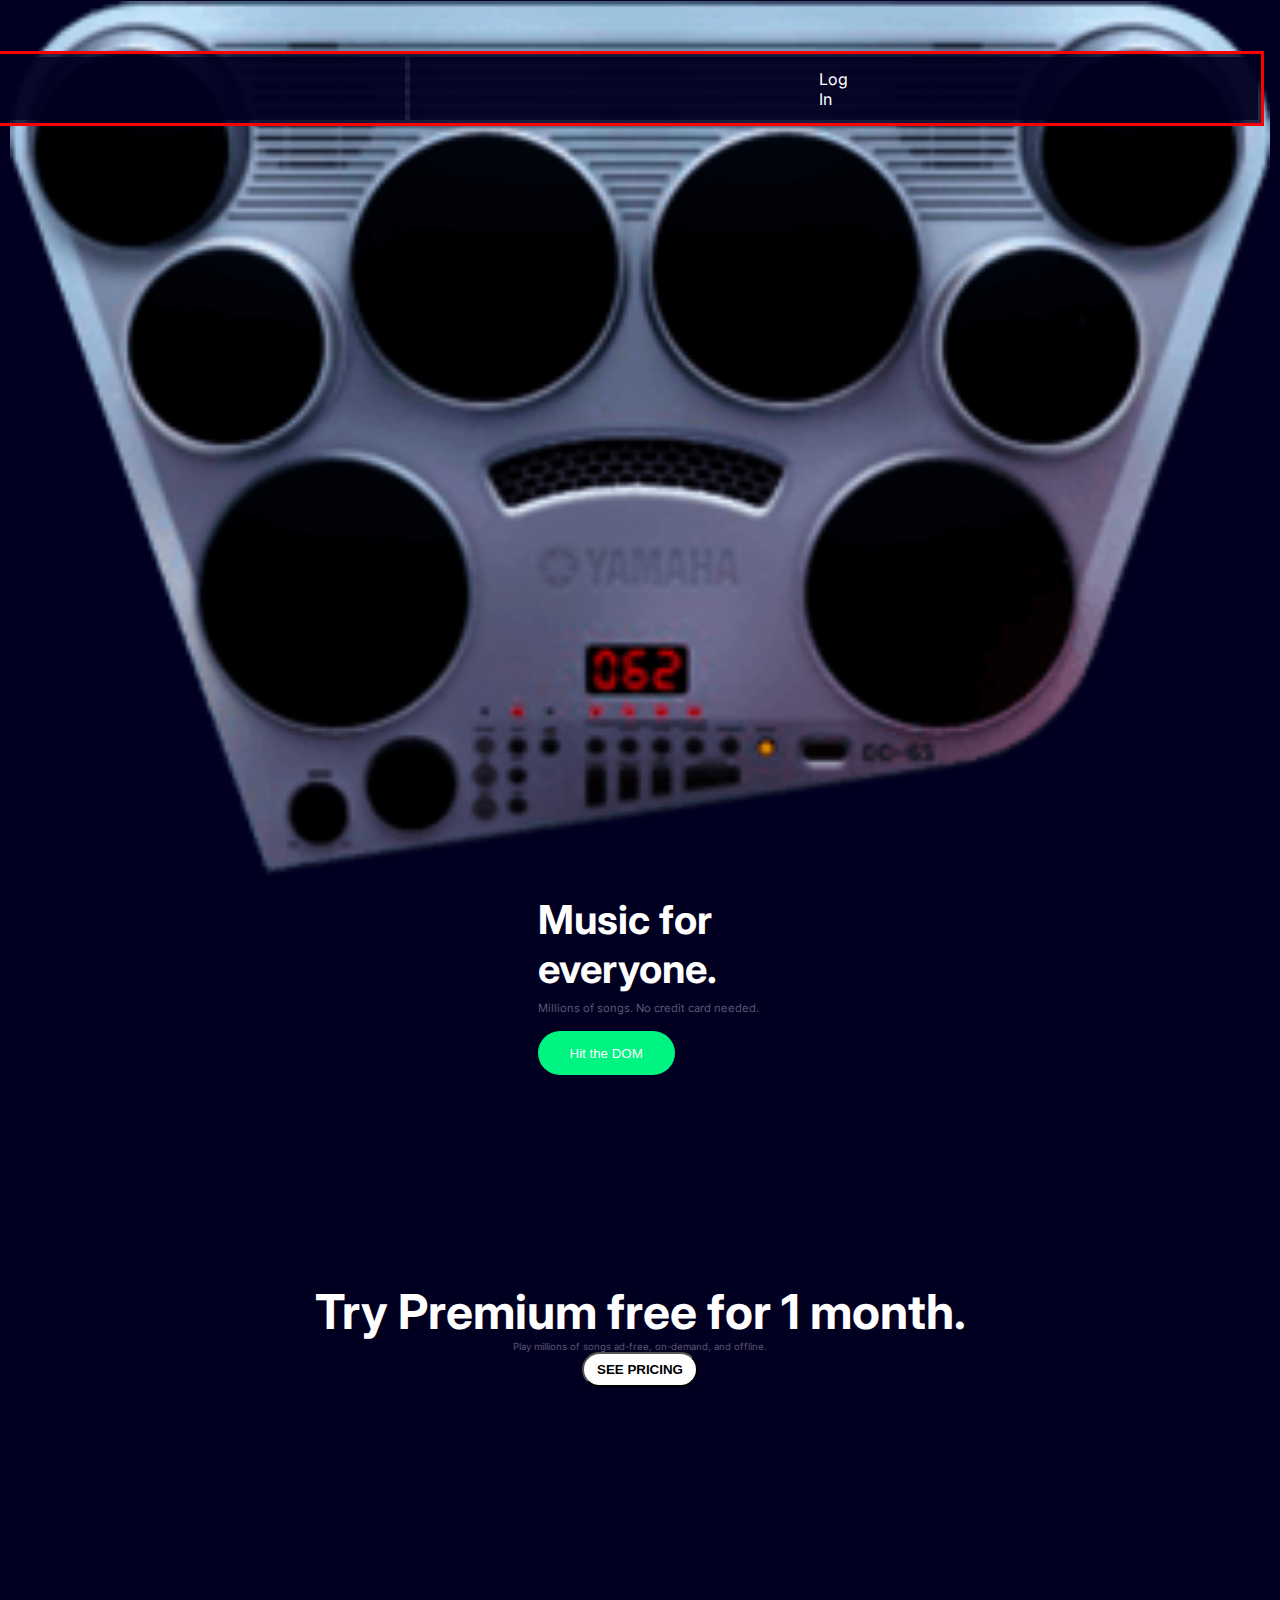
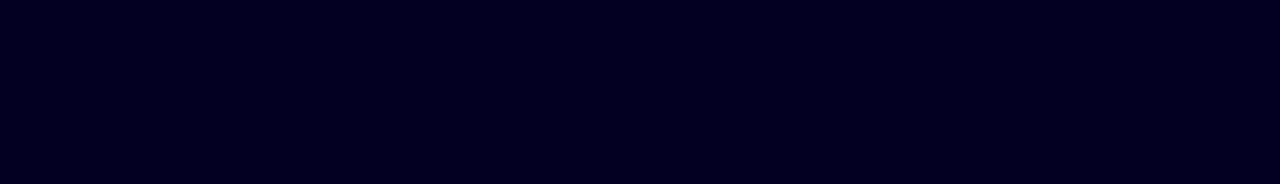
==== index.html @ 43db108b "Merge branch 'main' into desktop-unidades" ====
<!DOCTYPE html>
<html lang="en">
<head>
    <meta charset="UTF-8">
    <meta http-equiv="X-UA-Compatible" content="IE=edge">
    <meta name="viewport" content="width=device-width, initial-scale=1.0">
    <link href="https://cdn.jsdelivr.net/npm/bootstrap@5.2.2/dist/css/bootstrap.min.css" rel="stylesheet" integrity="sha384-Zenh87qX5JnK2Jl0vWa8Ck2rdkQ2Bzep5IDxbcnCeuOxjzrPF/et3URy9Bv1WTRi" crossorigin="anonymous">
    <link rel="stylesheet" href="style.css">
    <link href='https://css.gg/menu-right-alt.css' rel='stylesheet'>
    

    <title>Hit the DOMBOOM</title>
</head>
<body>
    <header>
        <nav class="nav">
            <div class="hamburger-menu"><a href="javascript:void(0);" onclick="myHMenu()"><i class="gg-menu-right-alt"></i></a></div>
            <ul class="list"  id="myHamburgerMenu">
                <li class="premiun list-item">Premiun</li>
                <li class="help list-item">Help</li>
                <li class="download list-item">Download</li>
                <li class="sign list-item">Sign Up</li>
                <li class="log list-item">Log In</li>
            </ul>
        </nav>
        <figure class="img-title">
            <img class="logo" src="./assets/images/logo.png" alt="Logo Hit the Domboom">
        </figure>
    </header>
    
    <main>
        <section class="sound-box">
            <picture class="main-picture">
                <source  media=“(min-width:992px)” srcset=“./assets/images/drumkit-desktop.png” />
                <img class="domboom-img" src="./assets/images/drumkit-mobile.png" alt="Electronic Drum" usemap="#soundmap">
            </picture>
            <div class="bombo drums-instrument" onclick="hitTheDom('bombo')"></div>
            <div class="crash drums-instrument" onclick="hitTheDom('crash')"></div>
            <div class="hit-hat drums-instrument" onclick="hitTheDom('hit-hat')"></div>
            <div class="redoblante drums-instrument" onclick="hitTheDom('redoblante')"></div>
            <div class="tom1 tom-instrument" onclick="hitTheDom('tom1')"></div>
            <div class="tom2 tom-instrument" onclick="hitTheDom('tom2')"></div>
            <div class="tom3 tom-instrument" onclick="hitTheDom('tom3')"></div>
            <div class="tom4 tom-instrument" onclick="hitTheDom('tom4')"></div>
            <audio class="audio-sound" id="crashSound" src="./assets/sound/crash.wav"></audio>
            <audio class="audio-sound" id="bomboSound" src="./assets/sound/bombo (1).wav"></audio>
            <audio class="audio-sound" id="hitHatSound" src="./assets/sound/hit-hat.wav"></audio>
            <audio class="audio-sound" id="redoblanteSound" src="./assets/sound/redoblante.wav"></audio>
            <audio class="audio-sound" id="tom1Sound" src="./assets/sound/tom1.wav"></audio>
            <audio class="audio-sound" id="tom2Sound" src="./assets/sound/tom2.wav"></audio>
            <audio class="audio-sound" id="tom3Sound" src="./assets/sound/tom3.wav"></audio>
            <audio class="audio-sound" id="tom4Sound" src="./assets/sound/tom4.wav"></audio>
        </section>

        <section class="second-box">
            <h1>Music for<br> everyone.</h1>
            <p class="main-paragraph">Millions of songs. No credit card needed.</p>
            <button type="button" class="btn btn-primary btn-sm btn1">Hit the DOM</button>
            
        </section>
      
    </main>

    <footer>    
        <picture class="footer-picture">
            <img class="footer-img" src="./assets/images/Circle Hit.png" alt="a circle with the word hit in the middle">
        </picture>
        <h2>Try Premium free for 1 month.</h2>
        <p class="p-paragraph">Play millions of songs ad-free, on-demand, and offline.</p>
        <button type="button" class="btn-primary btn-sm btn2">SEE PRICING</button>

    </footer>
    
    <script src="./index.js"></script>
    <script src="https://cdn.jsdelivr.net/npm/bootstrap@5.2.2/dist/js/bootstrap.bundle.min.js" integrity="sha384-OERcA2EqjJCMA+/3y+gxIOqMEjwtxJY7qPCqsdltbNJuaOe923+mo//f6V8Qbsw3" crossorigin="anonymous"></script>



</body>
</html>
---- style.css ----
@import url('https://fonts.googleapis.com/css2?family=Inter:wght@500;600;700&display=swap');


:root{
    --color-blue:#020021;
    --color-green:#00f482;
    --color-gray:#5b5573;
    --color-white:#ffffff;
    --color-none:rgba(255, 255, 255,0);
    --color-shadow: rgba(2, 0, 33, 0.8 );
    --color-black: black;
    --letter: 'Inter', sans-serif
}

*{
    margin: 0;
    padding: 0;
    box-sizing: border-box;
}

body {
    font-family:var(--letter) ;
    font-size: 16px;
    width: 100%;
    background-color:var(--color-blue);
}


header{
    display: flex;
    flex-direction: column;
    padding: 1rem;
}

.hamburger-menu{
    background-color:var(--color-green);
    border-radius: 1.5rem;
    padding: 0.5rem 2rem;
    
}

.img-title {
    text-align: center;
    margin: 0.8rem 0;  
}

.logo{
    width: 55%;
    height: 15%;
}

.nav{
    display: flex;
    align-self: flex-end;
    position: relative;
}

.list{
    display: none;
    flex-direction: column;
    background-color: var(--color-shadow);
    color: var(--color-white);
    list-style: none;
    gap: 0.3rem;
    position: absolute;
    z-index: 1;
    top: 2.2rem;
    right:0;
} 

.list-item{
    background-color: var(--color-shadow);
    padding: 0.7rem 32vw;   
}

a{
    text-decoration: none;
    color: var(--color-white);
    background-color: var(--color-green);
 
}

 i{
    position: absolute;
    background-color: var(--color-green);
    align-self: flex-end;
    left: 0.93rem;
    color: var(--color-white);
 }

main{
display: flex;
flex-direction: column;
align-content: flex-end;
justify-content: center;
align-items: center;
 height: 70vh;
}

h1 {
    color: var(--color-white);
    inline-size: 12.5rem;
    overflow-wrap: break-word
}

.main-paragraph{
    color: var(--color-gray);
    margin-bottom: 0;
    font-size: 0.7rem;
    padding: 0.5rem 0 1rem 0; 
}


.btn1{
    color: var(--color-white);
    background-color: var(--color-green);
    border-radius: 1.81rem;
    padding: 0.9rem 2rem;
    border: 0;
}

 .gg-menu-right-alt {
    box-sizing: border-box;
    position: relative;
    display: block;
    width: 16px;
    height: 14px;
    transform: scale(var(--ggs,1))
   }
   
   .gg-menu-right-alt::after,
   .gg-menu-right-alt::before {
    content: "";
    position: absolute;
    box-sizing: border-box;
    display: block;
    height: 2px;
    border-radius: 4px;
    background: currentColor
   }
   
   .gg-menu-right-alt::before {
    width: 16px;
    box-shadow: 0 12px 0
   }
   
   .gg-menu-right-alt::after {
    width: 10px;
    right: 0;
    top: 6px
   } 

.audio-sound{
    display: none;
    height: 0;
}

.sound-box{
    position: relative;
    width: 100%;
    
}

.main-picture{
    width: 100%;
    height: 0;
}

.domboom-img{
    width: 100%;
    height: 100%;
    padding: 0.1rem 0.6rem 1.25rem;
}

.drums-instrument{
    width: 25%;
    height: 30%;
    border-radius: 50%;
    background-color:var(--color-none);

}

.tom-instrument{
    width: 15%;
    height: 20%;
    border-radius: 50%;
    background-color: var(--color-none);

}


.bombo{
    position: absolute;
    right: 60%;
    bottom: 20%;
}

.crash{
    position: absolute;
    right: 14%;
    bottom: 20%;
}

.redoblante{
    position: absolute;
    right: 50%;
    bottom: 52.5%;
}

.hit-hat{
    position: absolute;
    right: 25%;
    bottom: 52.5%;
}

.tom1{
    position: absolute;
    right: 12.5%;
    bottom: 50%;
}

.tom2{
    position: absolute;
    right: 74%;
    bottom: 50%;
}

.tom3{
    position: absolute;
    right: 6%;
    bottom: 69%;
}

.tom4{
    position: absolute;
    right: 79%;
    bottom: 69%;
}

.cursor-shape:hover{
    cursor: grab;
}

.second-box{
    display: flex;
    flex-direction: column;
    justify-content: center;
    align-items: flex-start;
    padding: 0 1rem 0 2rem;
}

h1{
    color: var(--color-white);
    margin-bottom: 0;
    font-size: 2.5rem;
    font-weight: bolder;

}
   
footer{
    display: flex;
    flex-direction: column;
    align-items: center;
    justify-content: center;
    text-align: center;
    min-height: 100vh;
    margin-top: 2rem;
}

.footer-picture{
    margin-bottom: 4rem;
}

h2{
    color: var(--color-white);
    font-size: 1.2rem;
}

.p-paragraph{
    color: var(--color-gray);
    text-align: center;
    margin-left: 0;
    font-size: 0.6rem;
}

.btn2{
  background-color: var(--color-white);
  border-radius: 1.81rem;
  color: var(--color-black);
  font-weight: bold;
  padding: 0.5rem 0.8rem;
}


@media screen and (min-width: 600px) {

    .img-title {
        margin-top: 2rem;
       margin-left: 15rem;
        float: left;
    }
    .hamburger-menu {
        display: none;
    }
    .list {
        display: flex;
       flex-direction: row;
       padding: 0.2rem;
       margin-left: 28rem;
       gap: 0.3rem;
       border: 0.2rem solid red;
    }
    
    .list li:hover {
        color: var(--color-green);
    }
    .sign::after {
        content: "";
        background-color: var(--color-green);
        margin-left: 0.25rem;
        position: absolute;
        height: 50%;
        width: 0.125px;
    }
    
    .footer-picture{
        padding-bottom: 20%;
        display: none;
       
    }
    
    footer{
        padding: 2em;
    }

    h2{
        font-size: 3rem;
    }
    
}
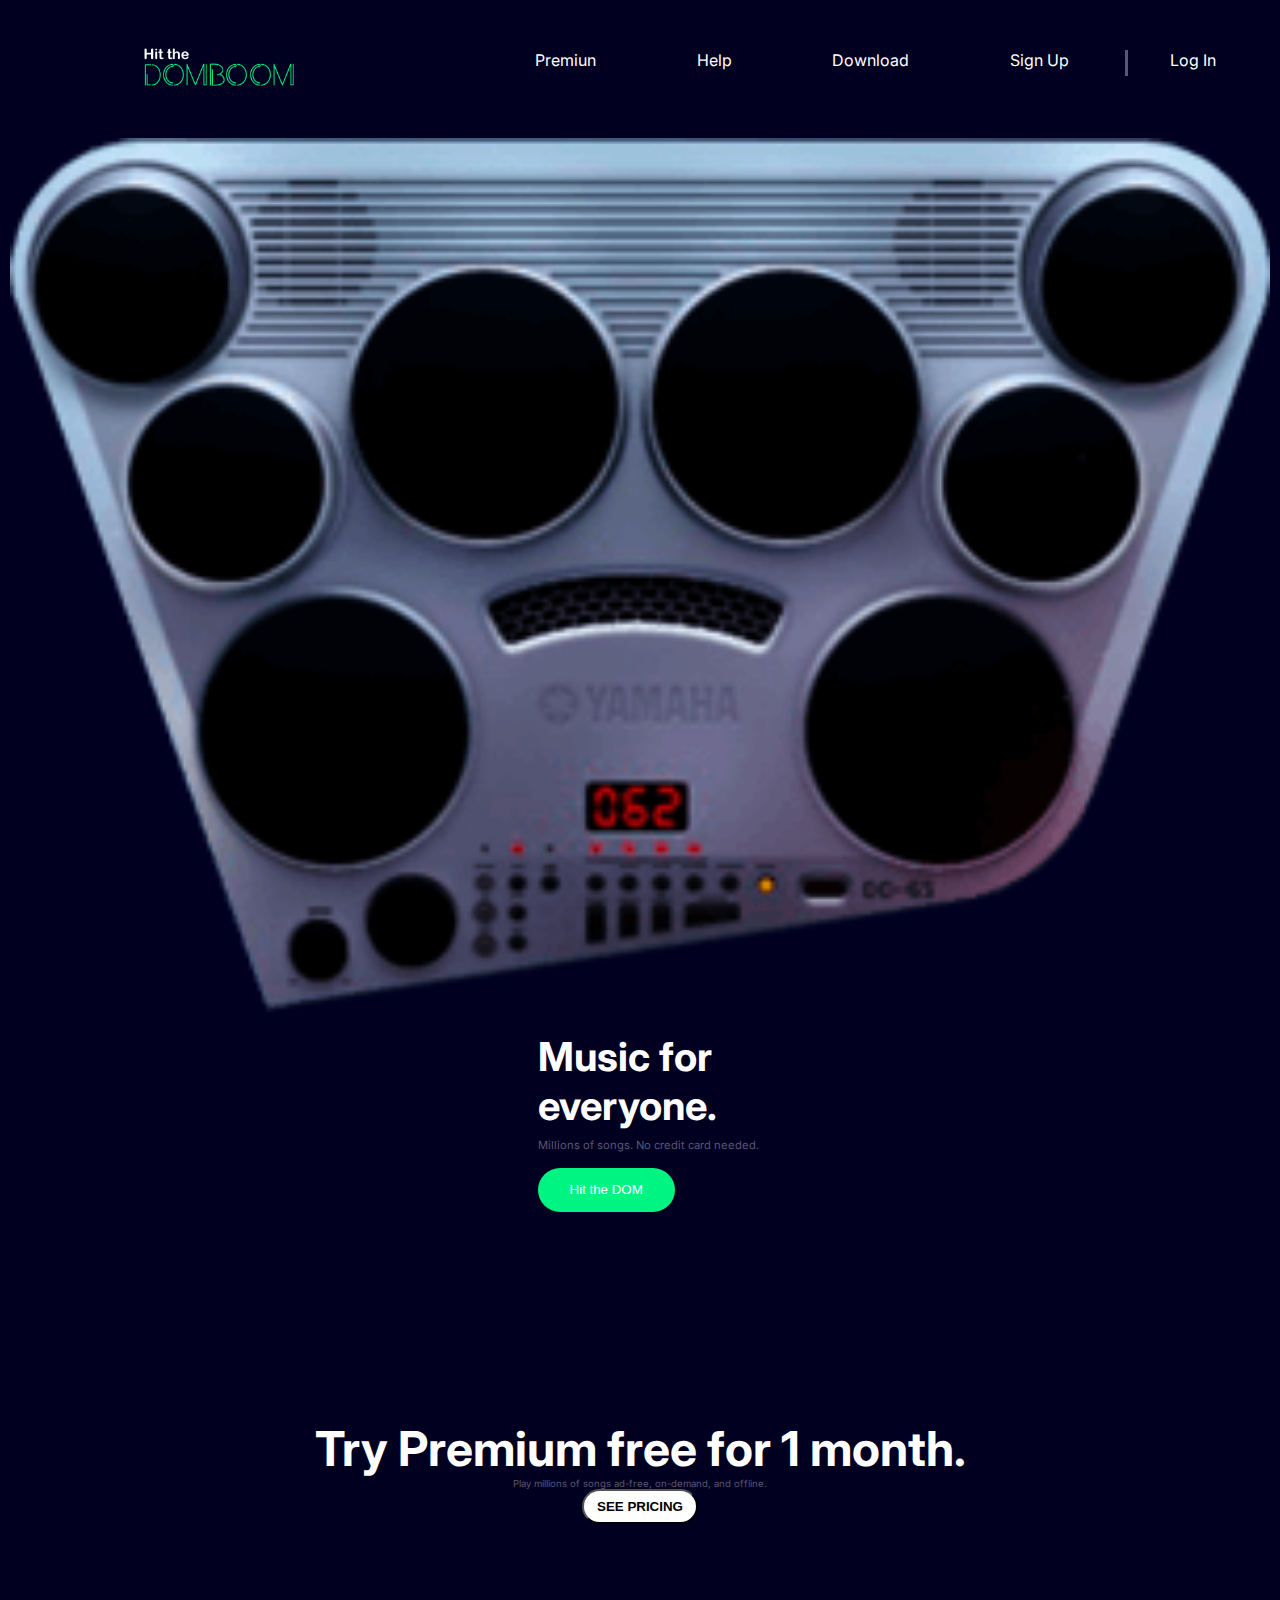
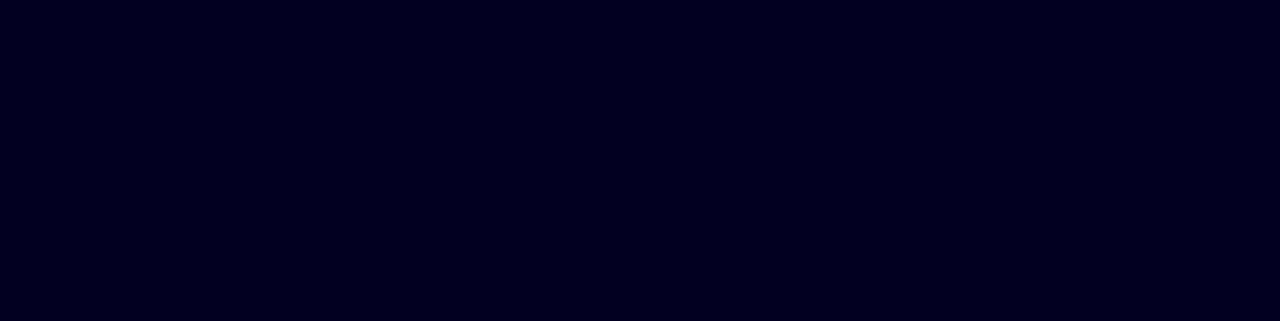
==== commit cb7501d9: "Merge branch 'desktop-unidades' into developer" ====
--- a/index.html
+++ b/index.html
@@ -68,7 +68,7 @@
         <h2>Try Premium free for 1 month.</h2>
         <p class="p-paragraph">Play millions of songs ad-free, on-demand, and offline.</p>
         <button type="button" class="btn-primary btn-sm btn2">SEE PRICING</button>
-
+        
     </footer>
     
     <script src="./index.js"></script>
--- a/style.css
+++ b/style.css
@@ -294,10 +294,21 @@
 
 @media screen and (min-width: 600px) {
 
+    header {
+        display: flex;
+        flex-direction: row-reverse;
+        justify-content: space-between;
+    }
+
     .img-title {
         margin-top: 2rem;
-       margin-left: 15rem;
-        float: left;
+       margin-left: 8rem;
+        
+    }
+
+    .logo {
+        width: 9.4rem;
+        height: 2.4rem;
     }
     .hamburger-menu {
         display: none;
@@ -305,10 +316,17 @@
     .list {
         display: flex;
        flex-direction: row;
-       padding: 0.2rem;
-       margin-left: 28rem;
-       gap: 0.3rem;
-       border: 0.2rem solid red;
+       position: relative;
+       top: 0;
+       right: 0;
+       margin-bottom: 1.06rem;
+       padding-left: 0;
+    
+    }
+
+    .list-item {
+        padding: 1rem 3rem;
+        
     }
     
     .list li:hover {
@@ -316,13 +334,16 @@
     }
     .sign::after {
         content: "";
-        background-color: var(--color-green);
-        margin-left: 0.25rem;
+        background-color: var(--color-gray);
+        margin-left: 3.5rem;
         position: absolute;
         height: 50%;
-        width: 0.125px;
-    }
-    
+        width: 0.2rem;
+    }
+     main{
+        margin-top: 15rem;
+        
+     }
     .footer-picture{
         padding-bottom: 20%;
         display: none;
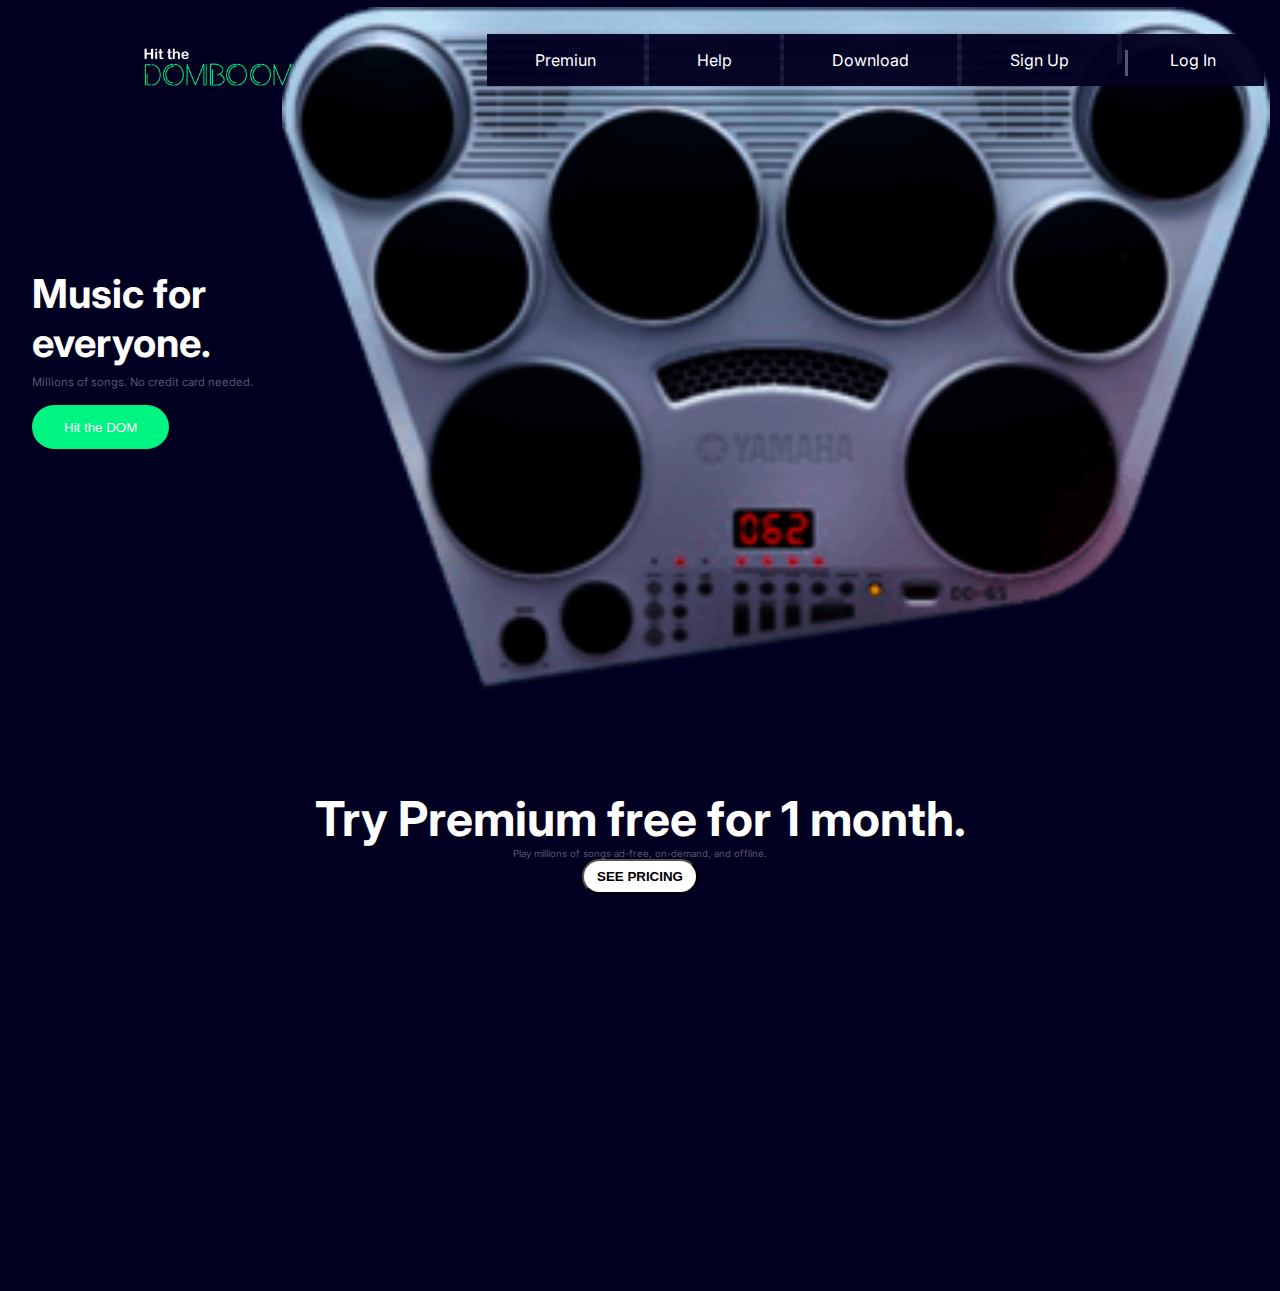
==== commit bde652fd: "refactoring .js" ====
--- a/index.html
+++ b/index.html
@@ -31,10 +31,10 @@
     <main>
         <section class="sound-box">
             <picture class="main-picture">
-                <source  media=“(min-width:992px)” srcset=“./assets/images/drumkit-desktop.png” />
+                <source  media=“(min-width:992px)” srcset=“./assets/images/drumkit-optimized.png” />
                 <img class="domboom-img" src="./assets/images/drumkit-mobile.png" alt="Electronic Drum" usemap="#soundmap">
             </picture>
-            <div class="bombo drums-instrument" onclick="hitTheDom('bombo')"></div>
+            <div class="bombo drums-instrument" onclick="hitTheDom('mamadou')"></div>
             <div class="crash drums-instrument" onclick="hitTheDom('crash')"></div>
             <div class="hit-hat drums-instrument" onclick="hitTheDom('hit-hat')"></div>
             <div class="redoblante drums-instrument" onclick="hitTheDom('redoblante')"></div>
--- a/style.css
+++ b/style.css
@@ -257,6 +257,7 @@
 
 }
    
+
 footer{
     display: flex;
     flex-direction: column;
@@ -310,9 +311,11 @@
         width: 9.4rem;
         height: 2.4rem;
     }
+
     .hamburger-menu {
         display: none;
     }
+
     .list {
         display: flex;
        flex-direction: row;
@@ -332,6 +335,7 @@
     .list li:hover {
         color: var(--color-green);
     }
+
     .sign::after {
         content: "";
         background-color: var(--color-gray);
@@ -340,14 +344,21 @@
         height: 50%;
         width: 0.2rem;
     }
+
      main{
+        display: flex;
+        flex-direction: row-reverse;
         margin-top: 15rem;
-        
+        height: 0;
      }
+
+     .main-paragraph{
+        inline-size: 14rem;
+     }
+
     .footer-picture{
         padding-bottom: 20%;
         display: none;
-       
     }
     
     footer{
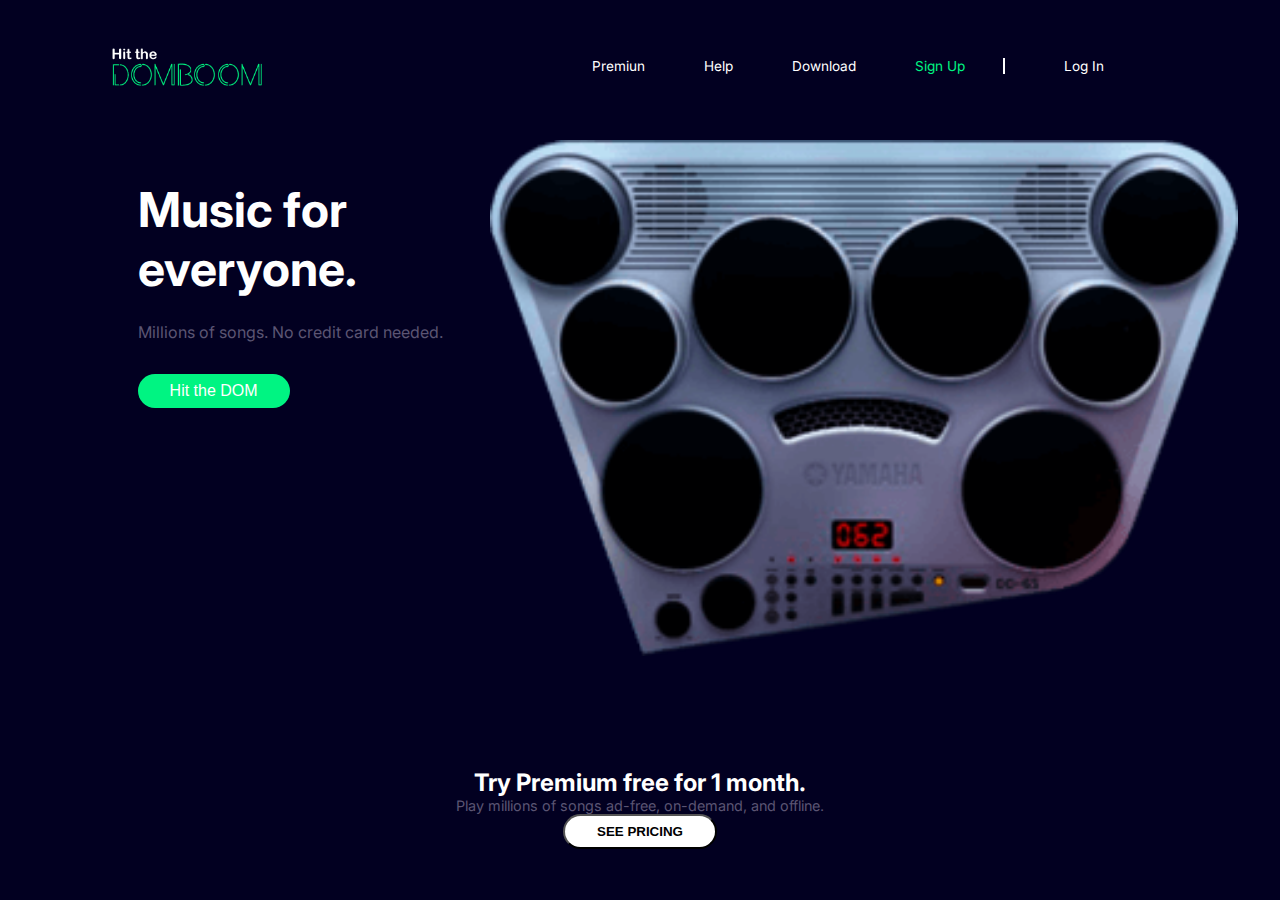
==== commit eaa22a66: "unifying all branches code" ====
--- a/index.html
+++ b/index.html
@@ -31,7 +31,7 @@
     <main>
         <section class="sound-box">
             <picture class="main-picture">
-                <source  media=“(min-width:992px)” srcset=“./assets/images/drumkit-optimized.png” />
+                <source class="domboom-img" media=“(min-width:992px)” srcset=“./assets/images/drumkit-optimized.png” />
                 <img class="domboom-img" src="./assets/images/drumkit-mobile.png" alt="Electronic Drum" usemap="#soundmap">
             </picture>
             <div class="bombo drums-instrument" onclick="hitTheDom('mamadou')"></div>
--- a/style.css
+++ b/style.css
@@ -32,21 +32,14 @@
     padding: 1rem;
 }
 
-.hamburger-menu{
-    background-color:var(--color-green);
-    border-radius: 1.5rem;
-    padding: 0.5rem 2rem;
-    
-}
-
 .img-title {
     text-align: center;
-    margin: 0.8rem 0;  
+    margin: 0.8rem 0 2rem 0;  
 }
 
 .logo{
-    width: 55%;
-    height: 15%;
+    width: 9.375rem;
+    height: 2.375rem;
 }
 
 .nav{
@@ -55,71 +48,7 @@
     position: relative;
 }
 
-.list{
-    display: none;
-    flex-direction: column;
-    background-color: var(--color-shadow);
-    color: var(--color-white);
-    list-style: none;
-    gap: 0.3rem;
-    position: absolute;
-    z-index: 1;
-    top: 2.2rem;
-    right:0;
-} 
-
-.list-item{
-    background-color: var(--color-shadow);
-    padding: 0.7rem 32vw;   
-}
-
-a{
-    text-decoration: none;
-    color: var(--color-white);
-    background-color: var(--color-green);
- 
-}
-
- i{
-    position: absolute;
-    background-color: var(--color-green);
-    align-self: flex-end;
-    left: 0.93rem;
-    color: var(--color-white);
- }
-
-main{
-display: flex;
-flex-direction: column;
-align-content: flex-end;
-justify-content: center;
-align-items: center;
- height: 70vh;
-}
-
-h1 {
-    color: var(--color-white);
-    inline-size: 12.5rem;
-    overflow-wrap: break-word
-}
-
-.main-paragraph{
-    color: var(--color-gray);
-    margin-bottom: 0;
-    font-size: 0.7rem;
-    padding: 0.5rem 0 1rem 0; 
-}
-
-
-.btn1{
-    color: var(--color-white);
-    background-color: var(--color-green);
-    border-radius: 1.81rem;
-    padding: 0.9rem 2rem;
-    border: 0;
-}
-
- .gg-menu-right-alt {
+.gg-menu-right-alt {
     box-sizing: border-box;
     position: relative;
     display: block;
@@ -150,26 +79,75 @@
     top: 6px
    } 
 
+.hamburger-menu{
+    background-color:var(--color-green);
+    border-radius: 1.5rem;
+    padding: 0.5rem 2rem;
+    
+}
+
+.list{
+    display: none;
+    flex-direction: column;
+    background-color: var(--color-shadow);
+    color: var(--color-white);
+    list-style: none;
+    gap: 0.3rem;
+    position: absolute;
+    z-index: 1;
+    top: 2.2rem;
+    right:0;
+} 
+
+.list-item{
+    background-color: var(--color-shadow);
+    padding: 0.7rem 35vw;   
+}
+
+a{
+    text-decoration: none;
+    color: var(--color-white);
+    background-color: var(--color-green);
+ 
+}
+
+ i{
+    position: absolute;
+    background-color: var(--color-green);
+    align-self: flex-end;
+    left: 0.93rem;
+    color: var(--color-white);
+ }
+
+ main{
+    display: flex;
+    flex-direction: column;
+    align-content: flex-end;
+    justify-content: center;
+    align-items: center;
+    height: 70vh;
+    padding: 0.1rem 0.6rem 1.25rem;
+}
+
+.sound-box{
+    position: relative;
+    width: 100%;
+}
+
+.main-picture{
+    width: 100%;
+    height: 0;
+}
+
+.domboom-img{
+    width: 100%;
+    height: 100%;
+    padding: 0;
+}
+
 .audio-sound{
     display: none;
     height: 0;
-}
-
-.sound-box{
-    position: relative;
-    width: 100%;
-    
-}
-
-.main-picture{
-    width: 100%;
-    height: 0;
-}
-
-.domboom-img{
-    width: 100%;
-    height: 100%;
-    padding: 0.1rem 0.6rem 1.25rem;
 }
 
 .drums-instrument{
@@ -177,7 +155,6 @@
     height: 30%;
     border-radius: 50%;
     background-color:var(--color-none);
-
 }
 
 .tom-instrument{
@@ -185,9 +162,7 @@
     height: 20%;
     border-radius: 50%;
     background-color: var(--color-none);
-
-}
-
+}
 
 .bombo{
     position: absolute;
@@ -235,10 +210,6 @@
     position: absolute;
     right: 79%;
     bottom: 69%;
-}
-
-.cursor-shape:hover{
-    cursor: grab;
 }
 
 .second-box{
@@ -248,15 +219,30 @@
     align-items: flex-start;
     padding: 0 1rem 0 2rem;
 }
-
-h1{
-    color: var(--color-white);
-    margin-bottom: 0;
+  
+h1 {
+    color: var(--color-white);
+    inline-size: 12.5rem;
+    overflow-wrap: break-word;
+    margin: 1.5rem 0 0 0;
     font-size: 2.5rem;
     font-weight: bolder;
-
-}
-   
+}
+
+.main-paragraph{
+    color: var(--color-gray);
+    margin-bottom: 0;
+    font-size: 0.7rem;
+    padding: 0.5rem 0 1rem 0; 
+}
+
+.btn1{
+    color: var(--color-white);
+    background-color: var(--color-green);
+    border-radius: 1.81rem;
+    padding: 0.9rem 2rem;
+    border: 0;
+}
 
 footer{
     display: flex;
@@ -293,8 +279,8 @@
 }
 
 
-@media screen and (min-width: 600px) {
-
+@media screen and (min-width: 1024px) {
+    
     header {
         display: flex;
         flex-direction: row-reverse;
@@ -303,13 +289,14 @@
 
     .img-title {
         margin-top: 2rem;
-       margin-left: 8rem;
+       margin-left: 6rem;
         
     }
 
     .logo {
-        width: 9.4rem;
-        height: 2.4rem;
+        width: 9.375rem;
+        height: 2.375rem;
+        
     }
 
     .hamburger-menu {
@@ -317,18 +304,24 @@
     }
 
     .list {
-        display: flex;
+       display: flex;
        flex-direction: row;
        position: relative;
        top: 0;
        right: 0;
-       margin-bottom: 1.06rem;
+       margin-bottom: 3rem;
+       margin-right: 10rem;
        padding-left: 0;
-    
+       justify-content: space-between;
+       width: 40vw;
+       font-size: 0.85rem;
+       background-color: var(--color-none);
     }
 
     .list-item {
-        padding: 1rem 3rem;
+        padding: 0;
+        margin: 0;
+        background-color: var(--color-none);
         
     }
     
@@ -336,37 +329,71 @@
         color: var(--color-green);
     }
 
-    .sign::after {
-        content: "";
-        background-color: var(--color-gray);
-        margin-left: 3.5rem;
-        position: absolute;
-        height: 50%;
-        width: 0.2rem;
+    .sign {
+        color: var(--color-green);
+        border-right: 0.15rem solid var(--color-white);
+        padding-right: 3vw; 
     }
 
      main{
         display: flex;
         flex-direction: row-reverse;
-        margin-top: 15rem;
-        height: 0;
+        justify-content: flex-start;
+        align-items: flex-start;
+        align-content: center;
+        margin: 0 2rem 0rem 6rem;
+        gap: 1rem;
+        min-height: 20vh;
      }
 
      .main-paragraph{
-        inline-size: 14rem;
+        font-size: 1rem;
+        inline-size: 20rem;
+        margin-bottom: 1rem;
      }
 
+     h1 {
+        font-size: 3rem;
+        inline-size: 15rem;
+        overflow-wrap: break-word;
+        margin-bottom: 1rem;
+     }
+
+
+    .second-box {
+        
+        margin-top: 1rem;
+
+    }      
+    
+    .btn1 {
+        padding: 0.5rem 2rem;
+        font-size: 1rem;
+        
+    }
+
     .footer-picture{
-        padding-bottom: 20%;
+       
         display: none;
     }
     
     footer{
-        padding: 2em;
+        padding: 0;
+        min-height: 0;
+        margin-top: 0;
+     
     }
 
     h2{
-        font-size: 3rem;
+        font-size: 1.5rem;
+       
+    }
+
+    .p-paragraph{
+         font-size: 0.9rem;
+    }
+    .btn2{
+        padding: 0.5rem 2rem;
     }
     
 }
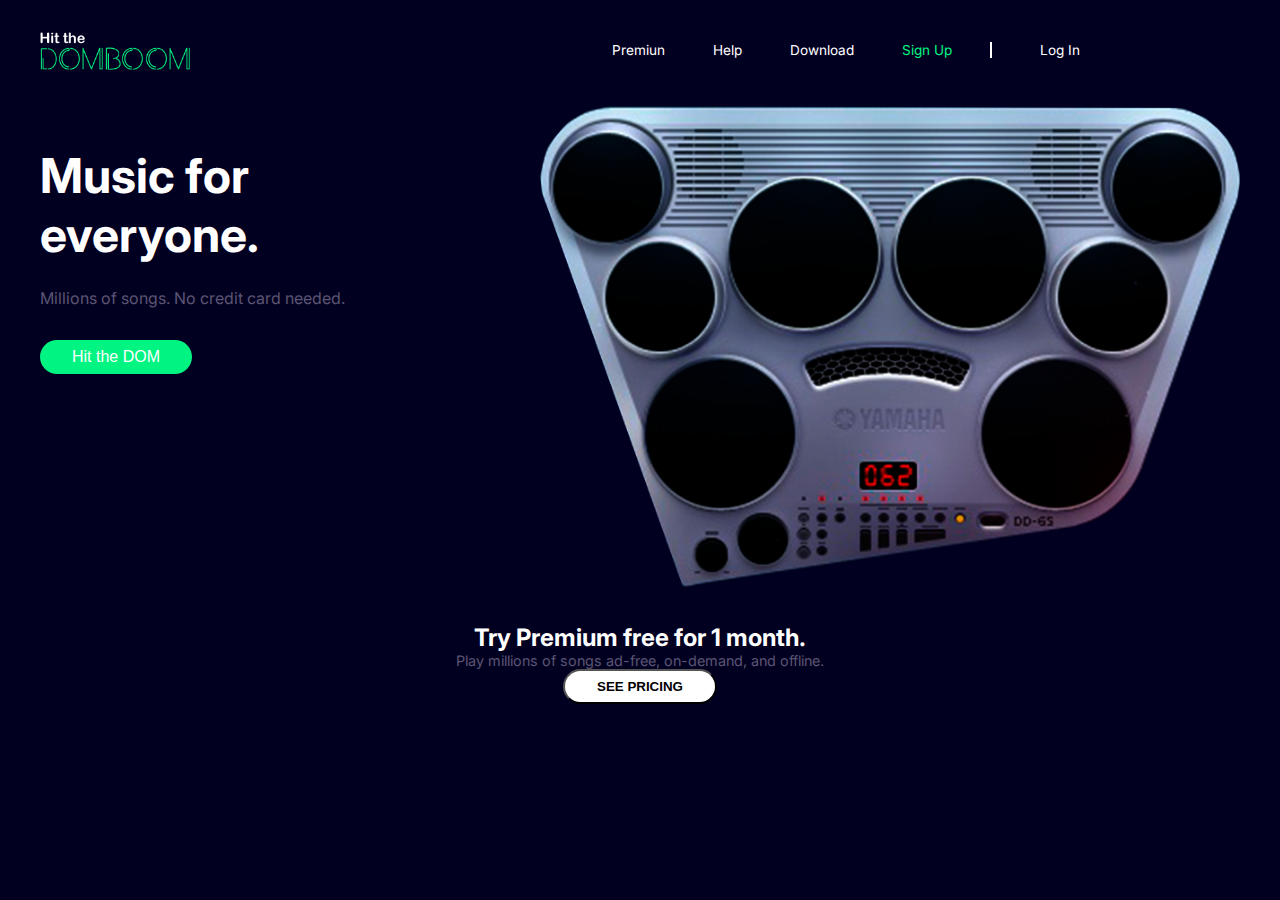
==== commit 0e5a0148: "image responsive mobile-desktop" ====
--- a/index.html
+++ b/index.html
@@ -31,7 +31,7 @@
     <main>
         <section class="sound-box">
             <picture class="main-picture">
-                <source class="domboom-img" media=“(min-width:992px)” srcset=“./assets/images/drumkit-optimized.png” />
+                <source class="domboom-img" media="(min-width:992px)" srcset="./assets/images/drumkit.png" />
                 <img class="domboom-img" src="./assets/images/drumkit-mobile.png" alt="Electronic Drum" usemap="#soundmap">
             </picture>
             <div class="bombo drums-instrument" onclick="hitTheDom('mamadou')"></div>
--- a/style.css
+++ b/style.css
@@ -127,6 +127,7 @@
     align-items: center;
     height: 70vh;
     padding: 0.1rem 0.6rem 1.25rem;
+    margin: auto;
 }
 
 .sound-box{
@@ -143,6 +144,7 @@
     width: 100%;
     height: 100%;
     padding: 0;
+    max-width: 556px;
 }
 
 .audio-sound{
@@ -280,17 +282,19 @@
 
 
 @media screen and (min-width: 1024px) {
-    
+    header, main {
+        max-width: 1200px;
+        margin: auto;
+    }
+
     header {
-        display: flex;
         flex-direction: row-reverse;
         justify-content: space-between;
+        padding: 0;
     }
 
     .img-title {
-        margin-top: 2rem;
-       margin-left: 6rem;
-        
+        margin-top: 2rem; 
     }
 
     .logo {
@@ -312,8 +316,7 @@
        margin-bottom: 3rem;
        margin-right: 10rem;
        padding-left: 0;
-       justify-content: space-between;
-       width: 40vw;
+       gap: 3rem;
        font-size: 0.85rem;
        background-color: var(--color-none);
     }
@@ -336,57 +339,63 @@
     }
 
      main{
-        display: flex;
         flex-direction: row-reverse;
-        justify-content: flex-start;
+        justify-content: space-between;
         align-items: flex-start;
         align-content: center;
-        margin: 0 2rem 0rem 6rem;
         gap: 1rem;
-        min-height: 20vh;
+        padding: 0;
+        height: 517px;
      }
 
-     .main-paragraph{
-        font-size: 1rem;
-        inline-size: 20rem;
-        margin-bottom: 1rem;
+     .sound-box{
+        width: auto;
      }
 
-     h1 {
+    .main-picture{
+        height: 0;
+    }
+
+    .domboom-img{
+    max-width: 700px;
+    }
+
+    .second-box {
+        margin-top: 1rem;
+        padding: 0;
+    }      
+    
+    h1 {
         font-size: 3rem;
         inline-size: 15rem;
         overflow-wrap: break-word;
         margin-bottom: 1rem;
      }
 
-
-    .second-box {
-        
-        margin-top: 1rem;
-
-    }      
-    
+    .main-paragraph{
+        font-size: 1rem;
+        inline-size: 20rem;
+        margin-bottom: 1rem;
+     }
+
     .btn1 {
         padding: 0.5rem 2rem;
         font-size: 1rem;
         
     }
 
-    .footer-picture{
-       
-        display: none;
-    }
-    
     footer{
         padding: 0;
         min-height: 0;
         margin-top: 0;
-     
-    }
-
+    }
+
+    .footer-picture{
+        display: none;
+    }
+    
     h2{
         font-size: 1.5rem;
-       
     }
 
     .p-paragraph{
